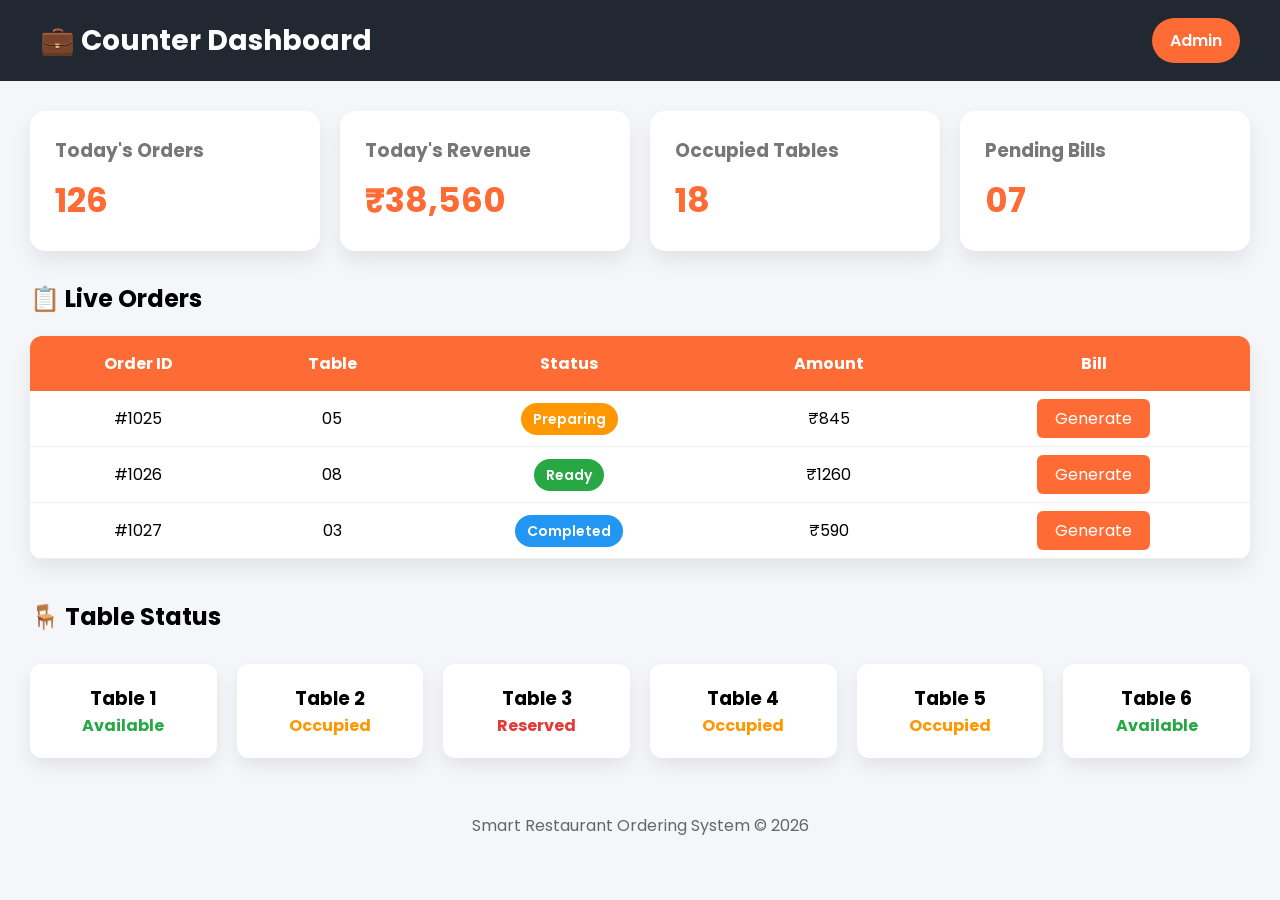
==== bill.html @ c36665ba "Initial commit" ====
<!DOCTYPE html>
<html lang="en">
<head>
<meta charset="UTF-8">
<meta name="viewport" content="width=device-width, initial-scale=1.0">

<title>Counter Dashboard</title>

<link href="https://fonts.googleapis.com/css2?family=Poppins:wght@400;500;600;700&display=swap" rel="stylesheet">

<style>

*{
margin:0;
padding:0;
box-sizing:border-box;
font-family:'Poppins',sans-serif;
}

body{
background:#f5f6fa;
}

/* Header */

header{
background:#222831;
color:white;
padding:18px 40px;
display:flex;
justify-content:space-between;
align-items:center;
}

header h2{
font-size:28px;
}

.profile{
background:#ff6b35;
padding:10px 18px;
border-radius:30px;
font-weight:600;
}

/* Dashboard Cards */

.cards{
display:grid;
grid-template-columns:repeat(auto-fit,minmax(220px,1fr));
gap:20px;
padding:30px;
}

.card{
background:white;
padding:25px;
border-radius:15px;
box-shadow:0 10px 20px rgba(0,0,0,.08);
}

.card h3{
color:#777;
margin-bottom:10px;
}

.card h1{
color:#ff6b35;
font-size:34px;
}

/* Table Section */

.section{
padding:0 30px 30px;
}

.section h2{
margin-bottom:20px;
}

table{
width:100%;
border-collapse:collapse;
background:white;
box-shadow:0 10px 20px rgba(0,0,0,.08);
border-radius:12px;
overflow:hidden;
}

th{
background:#ff6b35;
color:white;
padding:15px;
}

td{
padding:15px;
text-align:center;
border-bottom:1px solid #eee;
}

.status{
padding:6px 12px;
border-radius:20px;
color:white;
font-size:14px;
font-weight:600;
}

.preparing{
background:#ff9800;
}

.ready{
background:#28a745;
}

.completed{
background:#2196f3;
}

.bill-btn{
background:#ff6b35;
color:white;
padding:8px 18px;
text-decoration:none;
border-radius:6px;
}

.bill-btn:hover{
background:#e65a26;
}

/* Table Status */

.tables{
display:grid;
grid-template-columns:repeat(auto-fit,minmax(130px,1fr));
gap:20px;
margin-top:30px;
}

.table-card{
background:white;
padding:20px;
text-align:center;
border-radius:12px;
box-shadow:0 8px 18px rgba(0,0,0,.08);
}

.available{
color:#28a745;
font-weight:bold;
}

.occupied{
color:#ff9800;
font-weight:bold;
}

.reserved{
color:#e53935;
font-weight:bold;
}

footer{
text-align:center;
padding:25px;
color:#666;
}

</style>

</head>

<body>

<header>

<h2>💼 Counter Dashboard</h2>

<div class="profile">
Admin
</div>

</header>

<div class="cards">

<div class="card">
<h3>Today's Orders</h3>
<h1>126</h1>
</div>

<div class="card">
<h3>Today's Revenue</h3>
<h1>₹38,560</h1>
</div>

<div class="card">
<h3>Occupied Tables</h3>
<h1>18</h1>
</div>

<div class="card">
<h3>Pending Bills</h3>
<h1>07</h1>
</div>

</div>

<div class="section">

<h2>📋 Live Orders</h2>

<table>

<tr>

<th>Order ID</th>

<th>Table</th>

<th>Status</th>

<th>Amount</th>

<th>Bill</th>

</tr>

<tr>

<td>#1025</td>

<td>05</td>

<td><span class="status preparing">Preparing</span></td>

<td>₹845</td>

<td><a href="bill.html" class="bill-btn">Generate</a></td>

</tr>

<tr>

<td>#1026</td>

<td>08</td>

<td><span class="status ready">Ready</span></td>

<td>₹1260</td>

<td><a href="bill.html" class="bill-btn">Generate</a></td>

</tr>

<tr>

<td>#1027</td>

<td>03</td>

<td><span class="status completed">Completed</span></td>

<td>₹590</td>

<td><a href="bill.html" class="bill-btn">Generate</a></td>

</tr>

</table>

<h2 style="margin-top:40px;">🪑 Table Status</h2>

<div class="tables">

<div class="table-card">
<h3>Table 1</h3>
<p class="available">Available</p>
</div>

<div class="table-card">
<h3>Table 2</h3>
<p class="occupied">Occupied</p>
</div>

<div class="table-card">
<h3>Table 3</h3>
<p class="reserved">Reserved</p>
</div>

<div class="table-card">
<h3>Table 4</h3>
<p class="occupied">Occupied</p>
</div>

<div class="table-card">
<h3>Table 5</h3>
<p class="occupied">Occupied</p>
</div>

<div class="table-card">
<h3>Table 6</h3>
<p class="available">Available</p>
</div>

</div>

</div>

<footer>

Smart Restaurant Ordering System © 2026

</footer>

</body>
</html>
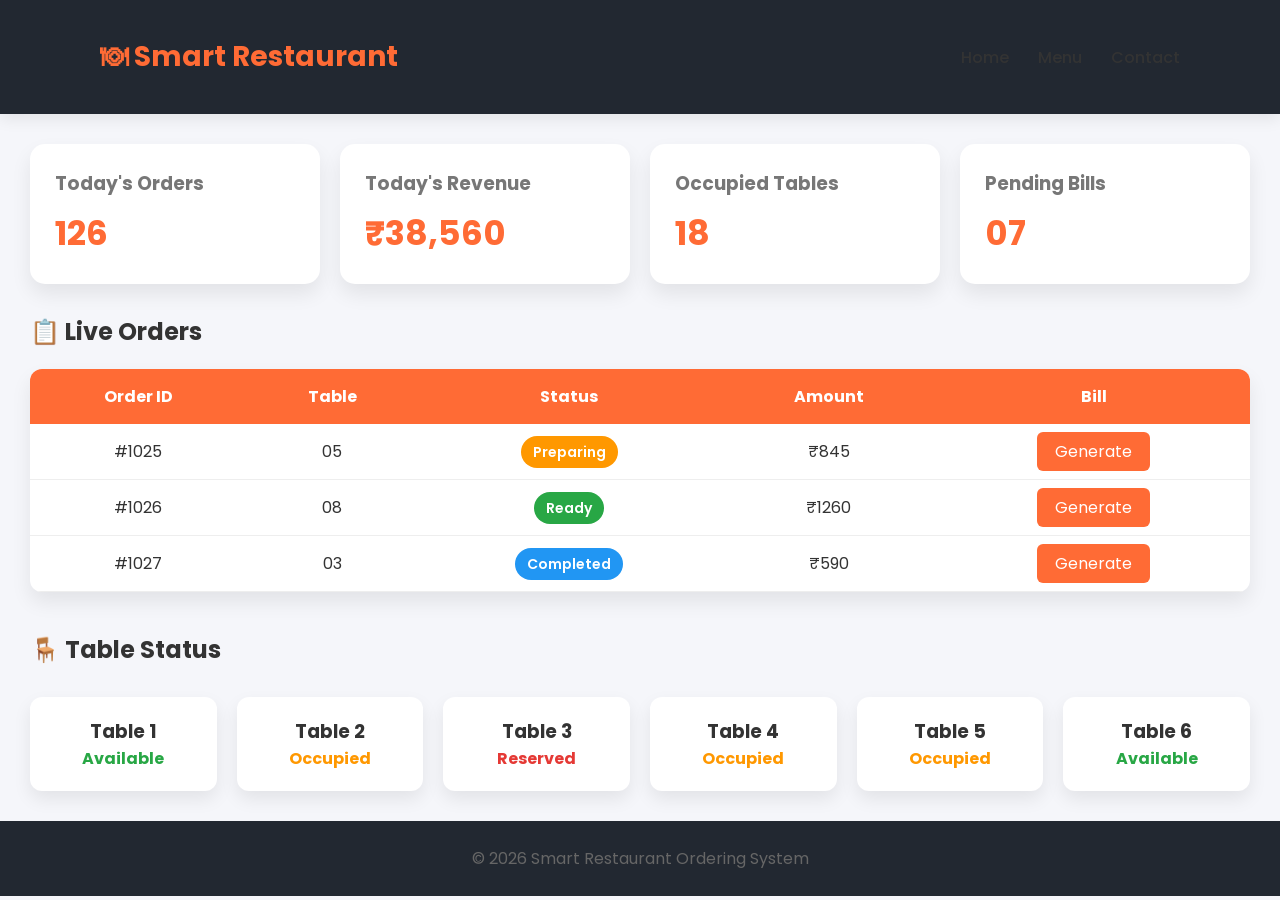
==== commit 1847fb5c: "second" ====
--- a/bill.html
+++ b/bill.html
@@ -7,6 +7,7 @@
 <title>Counter Dashboard</title>
 
 <link href="https://fonts.googleapis.com/css2?family=Poppins:wght@400;500;600;700&display=swap" rel="stylesheet">
+<link rel="stylesheet" href="css/style.css">
 
 <style>
 
@@ -177,13 +178,15 @@
 <body>
 
 <header>
-
-<h2>💼 Counter Dashboard</h2>
-
-<div class="profile">
-Admin
-</div>
-
+    <div class="container">
+        <h2 class="logo">🍽 Smart Restaurant</h2>
+
+        <nav>
+            <a href="index.html">Home</a>
+            <a href="menu.html">Menu</a>
+            <a href="contact.html">Contact</a>
+        </nav>
+    </div>
 </header>
 
 <div class="cards">
@@ -313,9 +316,7 @@
 </div>
 
 <footer>
-
-Smart Restaurant Ordering System © 2026
-
+    <p>© 2026 Smart Restaurant Ordering System</p>
 </footer>
 
 </body>
--- a/css/style.css
+++ b/css/style.css
@@ -0,0 +1,292 @@
+/* Google Font */
+@import url('https://fonts.googleapis.com/css2?family=Poppins:wght@300;400;500;600;700;800&display=swap');
+
+*{
+    margin:0;
+    padding:0;
+    box-sizing:border-box;
+    font-family:'Poppins',sans-serif;
+}
+
+body{
+    background:#f5f7fb;
+    color:#333;
+}
+
+/* Container */
+
+.container{
+    width:90%;
+    max-width:1200px;
+    margin:auto;
+}
+
+/* Header */
+
+header{
+    background:#ffffff;
+    position:sticky;
+    top:0;
+    z-index:1000;
+    box-shadow:0 5px 15px rgba(0,0,0,.08);
+}
+
+header .container{
+    display:flex;
+    justify-content:space-between;
+    align-items:center;
+    padding:18px 0;
+}
+
+.logo{
+    color:#ff6b35;
+    font-size:28px;
+    font-weight:700;
+}
+
+nav a{
+    text-decoration:none;
+    color:#333;
+    margin-left:25px;
+    font-weight:500;
+    transition:.3s;
+}
+
+nav a:hover{
+    color:#ff6b35;
+}
+
+/* Hero Section */
+
+.hero{
+    display:flex;
+    justify-content:space-between;
+    align-items:center;
+    padding:70px 8%;
+    gap:50px;
+}
+
+.hero-text{
+    flex:1;
+}
+
+.hero-text h1{
+    font-size:55px;
+    line-height:65px;
+    margin-bottom:20px;
+}
+
+.hero-text p{
+    font-size:18px;
+    color:#666;
+    margin-bottom:35px;
+    line-height:30px;
+}
+
+.btn{
+    display:inline-block;
+    padding:15px 35px;
+    background:#ff6b35;
+    color:white;
+    text-decoration:none;
+    border-radius:50px;
+    font-weight:600;
+    transition:.4s;
+}
+
+.btn:hover{
+    transform:translateY(-5px);
+    background:#e65320;
+    box-shadow:0 15px 30px rgba(255,107,53,.4);
+}
+
+.hero-image{
+    flex:1;
+}
+
+.hero-image img{
+    width:100%;
+    border-radius:25px;
+    box-shadow:0 20px 40px rgba(0,0,0,.2);
+}
+
+/* Features */
+
+.features{
+    padding:80px 8%;
+    background:white;
+}
+
+.features h2{
+    text-align:center;
+    font-size:40px;
+    margin-bottom:60px;
+}
+
+.cards{
+    display:grid;
+    grid-template-columns:repeat(auto-fit,minmax(250px,1fr));
+    gap:30px;
+}
+
+.card{
+    background:white;
+    padding:35px;
+    border-radius:18px;
+    box-shadow:0 10px 25px rgba(0,0,0,.08);
+    transition:.4s;
+}
+
+.card:hover{
+    transform:translateY(-10px);
+    box-shadow:0 20px 35px rgba(0,0,0,.15);
+}
+
+.card h3{
+    color:#ff6b35;
+    margin-bottom:15px;
+}
+
+.card p{
+    color:#666;
+    line-height:28px;
+}
+
+/* Stats */
+
+.stats{
+    padding:70px 8%;
+    display:grid;
+    grid-template-columns:repeat(auto-fit,minmax(220px,1fr));
+    gap:30px;
+    background:#ff6b35;
+}
+
+.stat{
+    background:rgba(255,255,255,.15);
+    color:white;
+    text-align:center;
+    padding:30px;
+    border-radius:20px;
+    backdrop-filter:blur(10px);
+}
+
+.stat h2{
+    font-size:42px;
+}
+
+.stat p{
+    margin-top:10px;
+    font-size:18px;
+}
+
+/* Footer */
+
+footer{
+    background:#222831;
+    color:white;
+    text-align:center;
+    padding:25px;
+}
+
+/* Contact Page */
+
+.contact-hero{
+    padding:70px 8% 30px;
+    background:linear-gradient(135deg, #fff5ef, #ffe8dc);
+}
+
+.contact-intro h1{
+    font-size:42px;
+    color:#ff6b35;
+    margin-bottom:12px;
+}
+
+.contact-intro p{
+    font-size:18px;
+    color:#666;
+    max-width:700px;
+}
+
+.contact-section{
+    padding:50px 8% 90px;
+}
+
+.contact-grid{
+    display:grid;
+    grid-template-columns:repeat(auto-fit,minmax(320px,1fr));
+    gap:30px;
+}
+
+.form-card{
+    background:white;
+    padding:30px;
+    border-radius:20px;
+    box-shadow:0 12px 30px rgba(0,0,0,.08);
+}
+
+.form-card h3{
+    color:#ff6b35;
+    margin-bottom:20px;
+    font-size:24px;
+}
+
+.form-group{
+    display:flex;
+    flex-direction:column;
+    margin-bottom:16px;
+}
+
+.form-group label{
+    margin-bottom:8px;
+    font-weight:600;
+    color:#333;
+}
+
+.form-group input,
+.form-group select,
+.form-group textarea{
+    width:100%;
+    padding:12px 14px;
+    border:1px solid #ddd;
+    border-radius:10px;
+    font-size:16px;
+}
+
+.form-group textarea{
+    min-height:110px;
+    resize:vertical;
+}
+
+.form-group input:focus,
+.form-group select:focus,
+.form-group textarea:focus{
+    outline:none;
+    border-color:#ff6b35;
+    box-shadow:0 0 0 3px rgba(255,107,53,.15);
+}
+
+.form-card button{
+    border:none;
+    cursor:pointer;
+}
+
+/* Responsive */
+
+@media(max-width:900px){
+
+.hero{
+    flex-direction:column;
+    text-align:center;
+}
+
+.hero-text h1{
+    font-size:40px;
+    line-height:50px;
+}
+
+nav{
+    display:none;
+}
+
+}
